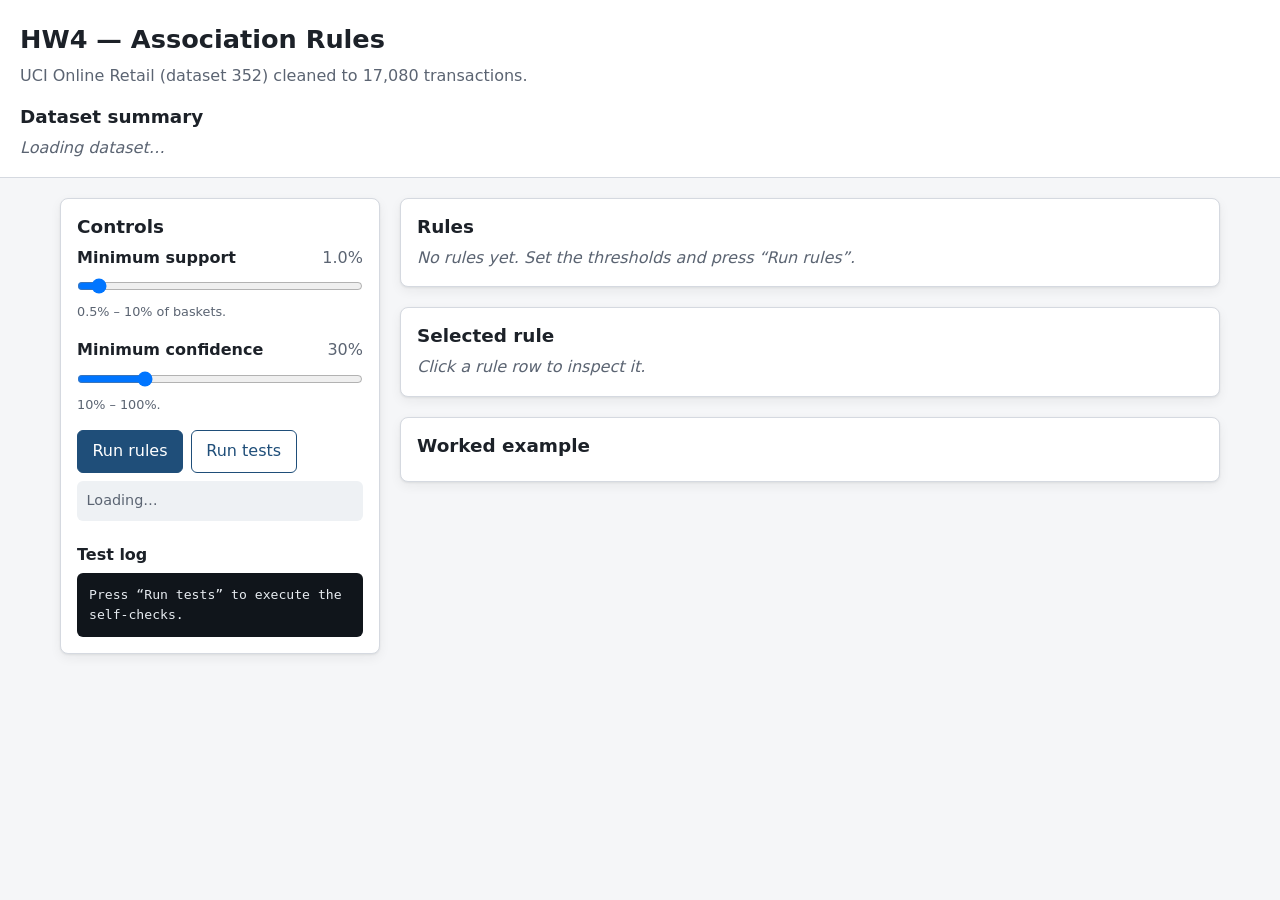
==== week4/index.html @ cb85d1e7 "HW4: replace week4 with UCI-based association rules starter" ====
<!DOCTYPE html>
<html lang="en">
<head>
  <meta charset="utf-8">
  <meta name="viewport" content="width=device-width, initial-scale=1">
  <title>HW4 — Association Rules</title>
  <link rel="stylesheet" href="style.css">
</head>
<body>
  <header class="site-header">
    <h1>HW4 — Association Rules</h1>
    <p class="subtitle">UCI Online Retail (dataset 352) cleaned to 17,080 transactions.</p>
    <section id="dataset-summary" aria-labelledby="dataset-summary-heading" class="summary">
      <h2 id="dataset-summary-heading">Dataset summary</h2>
      <div id="dataset-summary-body">
        <p class="empty-state">Loading dataset…</p>
      </div>
    </section>
  </header>

  <div class="layout">
    <aside class="sidebar" aria-labelledby="controls-heading">
      <h2 id="controls-heading">Controls</h2>

      <div class="control">
        <label for="min-support">
          Minimum support
          <output id="min-support-value" for="min-support">1.0%</output>
        </label>
        <input type="range" id="min-support" name="min-support"
               min="0.5" max="10" step="0.5" value="1"
               aria-describedby="min-support-hint">
        <p class="hint" id="min-support-hint">0.5% – 10% of baskets.</p>
      </div>

      <div class="control">
        <label for="min-confidence">
          Minimum confidence
          <output id="min-confidence-value" for="min-confidence">30%</output>
        </label>
        <input type="range" id="min-confidence" name="min-confidence"
               min="10" max="100" step="5" value="30"
               aria-describedby="min-confidence-hint">
        <p class="hint" id="min-confidence-hint">10% – 100%.</p>
      </div>

      <div class="button-row">
        <button type="button" id="run-rules">Run rules</button>
        <button type="button" id="run-tests" class="secondary">Run tests</button>
      </div>

      <p id="status" class="status" role="status" aria-live="polite">Loading…</p>

      <h3 id="test-log-heading">Test log</h3>
      <pre id="testLog" class="test-log" tabindex="0" aria-labelledby="test-log-heading">Press “Run tests” to execute the self-checks.</pre>
    </aside>

    <main>
      <section aria-labelledby="results-heading">
        <h2 id="results-heading">Rules</h2>
        <div id="results">
          <p class="empty-state">No rules yet. Set the thresholds and press “Run rules”.</p>
        </div>
      </section>

      <section aria-labelledby="detail-heading" class="panel">
        <h2 id="detail-heading">Selected rule</h2>
        <div id="rule-detail">
          <p class="empty-state">Click a rule row to inspect it.</p>
        </div>
      </section>

      <section aria-labelledby="example-heading" class="panel">
        <h2 id="example-heading">Worked example</h2>
        <div id="worked-example"></div>
      </section>
    </main>
  </div>

  <script type="module" src="data.js"></script>
  <script type="module" src="script.js"></script>
</body>
</html>
---- week4/style.css ----
/* week4/style.css — HW4 association-rules starter.
   Clean neutral palette, readable type, tabular numbers, single column < 700px. */

:root {
  --bg: #f5f6f8;
  --surface: #ffffff;
  --border: #d5d9e0;
  --text: #1c2128;
  --muted: #5b6472;
  --accent: #1f4e79;
  --accent-contrast: #ffffff;
  --warning: #7a4b00;
  --warning-bg: #fff5e0;
  --focus: #b4530a;
  --shadow: 0 1px 2px rgba(28, 33, 40, 0.08), 0 4px 12px rgba(28, 33, 40, 0.06);
  --radius: 8px;
}

*,
*::before,
*::after {
  box-sizing: border-box;
}

html {
  font-size: 16px;
}

body {
  margin: 0;
  background: var(--bg);
  color: var(--text);
  font-family: system-ui, -apple-system, "Segoe UI", Roboto, Helvetica, Arial, sans-serif;
  font-size: 1rem;
  line-height: 1.55;
}

h1, h2, h3 {
  line-height: 1.25;
  margin: 0 0 0.5rem;
}

h1 { font-size: 1.6rem; }
h2 { font-size: 1.15rem; margin-top: 0; }
h3 { font-size: 1rem; margin-top: 1.5rem; }

p { margin: 0 0 0.75rem; }

code {
  font-family: ui-monospace, SFMono-Regular, Menlo, Consolas, monospace;
  font-size: 0.9em;
  background: #eef1f4;
  padding: 0.05em 0.3em;
  border-radius: 4px;
}

/* --- layout ------------------------------------------------------------- */

.site-header {
  background: var(--surface);
  border-bottom: 1px solid var(--border);
  padding: 1.5rem 1.25rem 1rem;
}

.subtitle {
  color: var(--muted);
  margin-bottom: 1rem;
}

.layout {
  display: grid;
  grid-template-columns: minmax(260px, 320px) minmax(0, 1fr);
  gap: 1.25rem;
  max-width: 1200px;
  margin: 0 auto;
  padding: 1.25rem;
  align-items: start;
}

.sidebar {
  position: sticky;
  top: 1.25rem;
  background: var(--surface);
  border: 1px solid var(--border);
  border-radius: var(--radius);
  box-shadow: var(--shadow);
  padding: 1rem;
}

main {
  display: flex;
  flex-direction: column;
  gap: 1.25rem;
  min-width: 0;
}

.panel,
section[aria-labelledby="results-heading"] {
  background: var(--surface);
  border: 1px solid var(--border);
  border-radius: var(--radius);
  box-shadow: var(--shadow);
  padding: 1rem;
}

.summary {
  margin-top: 0.5rem;
}

.summary-line {
  font-variant-numeric: tabular-nums;
}

.provenance {
  color: var(--muted);
  font-size: 0.85rem;
  margin-top: 0.75rem;
}

/* --- controls ----------------------------------------------------------- */

.control {
  margin-bottom: 1rem;
}

.control label {
  display: flex;
  justify-content: space-between;
  gap: 0.5rem;
  font-weight: 600;
  margin-bottom: 0.25rem;
}

.control output {
  font-variant-numeric: tabular-nums;
  font-weight: 400;
  color: var(--muted);
}

.control input[type="range"] {
  width: 100%;
  margin: 0.25rem 0;
}

.hint {
  color: var(--muted);
  font-size: 0.8rem;
  margin: 0;
}

.button-row {
  display: flex;
  flex-wrap: wrap;
  gap: 0.5rem;
  margin: 0.5rem 0;
}

button {
  font: inherit;
  padding: 0.5rem 0.9rem;
  border: 1px solid var(--accent);
  border-radius: 6px;
  background: var(--accent);
  color: var(--accent-contrast);
  cursor: pointer;
}

button.secondary {
  background: var(--surface);
  color: var(--accent);
}

button:hover {
  filter: brightness(0.94);
}

:focus-visible {
  outline: 3px solid var(--focus);
  outline-offset: 2px;
}

input[type="range"]:focus-visible {
  outline: 3px solid var(--focus);
  outline-offset: 4px;
}

.status {
  background: #eef1f4;
  border-radius: 6px;
  padding: 0.5rem 0.6rem;
  font-size: 0.9rem;
  color: var(--muted);
  min-height: 2.5rem;
}

.test-log {
  background: #10151b;
  color: #e6ebf0;
  border-radius: 6px;
  padding: 0.75rem;
  font-family: ui-monospace, SFMono-Regular, Menlo, Consolas, monospace;
  font-size: 0.82rem;
  line-height: 1.5;
  white-space: pre-wrap;
  max-height: 22rem;
  overflow: auto;
  margin: 0;
}

/* --- tables ------------------------------------------------------------- */

.data-table {
  width: 100%;
  border-collapse: collapse;
  font-size: 0.9rem;
  font-variant-numeric: tabular-nums;
  margin-top: 0.5rem;
}

.data-table th,
.data-table td {
  border: 1px solid var(--border);
  padding: 0.4rem 0.5rem;
  text-align: left;
  vertical-align: top;
}

.data-table th {
  background: #eef1f4;
  font-weight: 600;
}

.data-table td.num,
.data-table th.num {
  text-align: right;
  font-variant-numeric: tabular-nums;
}

.rules-table tbody tr {
  cursor: pointer;
}

.rules-table tbody tr:hover,
.rules-table tbody tr:focus-visible {
  background: #eef4fa;
}

.results-count {
  color: var(--muted);
  font-size: 0.9rem;
  margin: 0;
}

.empty-state {
  color: var(--muted);
  font-style: italic;
  margin: 0;
}

/* --- rule detail -------------------------------------------------------- */

.rule-metrics {
  display: grid;
  grid-template-columns: max-content minmax(0, 1fr);
  gap: 0.25rem 1rem;
  margin: 0 0 0.75rem;
}

.rule-metrics dt {
  font-weight: 600;
}

.rule-metrics dd {
  margin: 0;
  font-variant-numeric: tabular-nums;
}

.comparison {
  background: #eef4fa;
  border-radius: 6px;
  padding: 0.5rem 0.6rem;
  font-size: 0.9rem;
}

.warning {
  background: var(--warning-bg);
  color: var(--warning);
  border-radius: 6px;
  padding: 0.5rem 0.6rem;
  font-size: 0.9rem;
}

.worked-example-intro {
  color: var(--muted);
  font-size: 0.9rem;
}

/* --- responsive --------------------------------------------------------- */

@media (max-width: 700px) {
  .layout {
    grid-template-columns: 1fr;
    padding: 0.75rem;
  }

  .sidebar {
    position: static;
  }
}
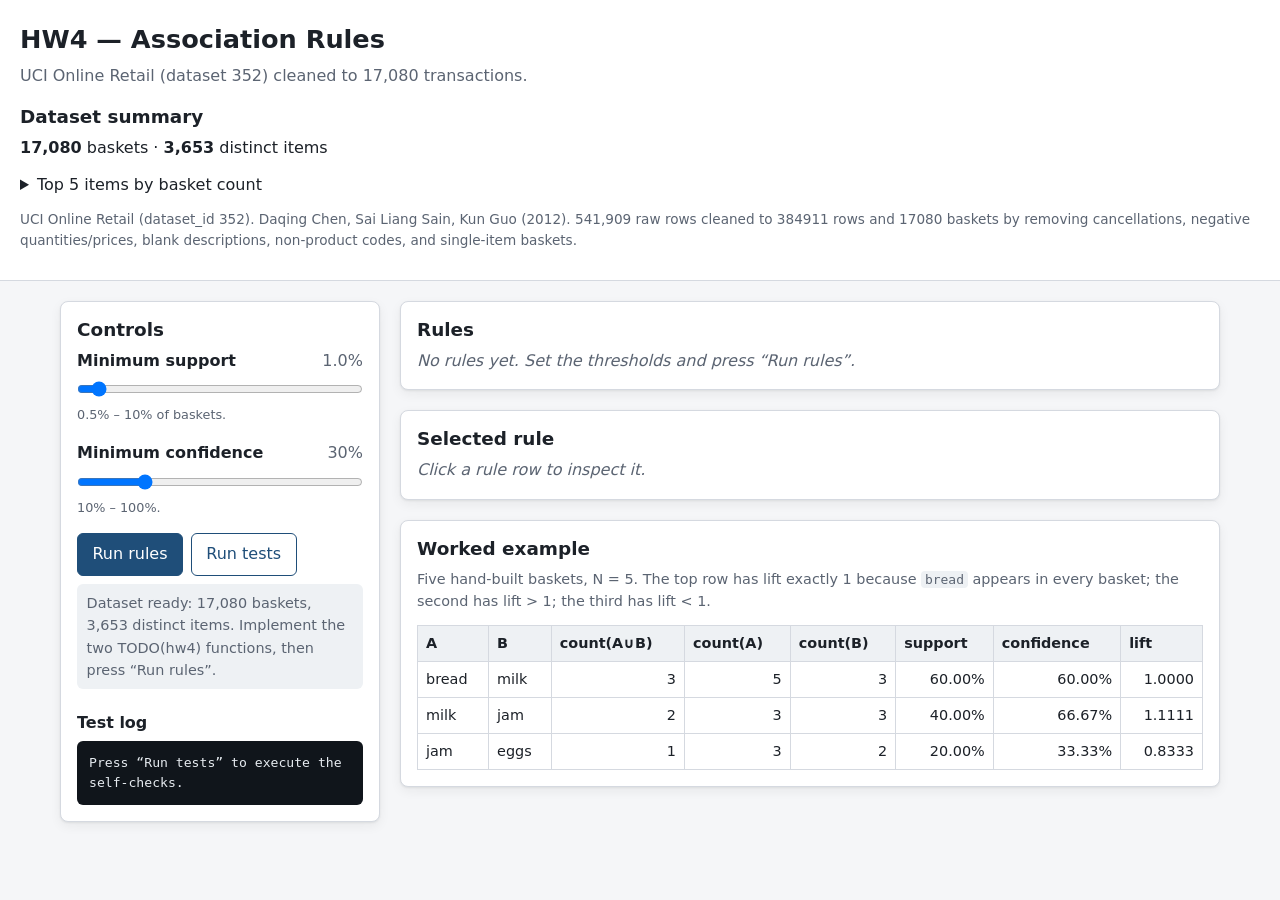
==== commit 9accced7: "HW4: drop ES module + fetch so index.html works from file:// - week4/transactions.js (new, plain scr" ====
--- a/week4/index.html
+++ b/week4/index.html
@@ -7,6 +7,9 @@
   <link rel="stylesheet" href="style.css">
 </head>
 <body>
+  <noscript>
+    <p class="load-error">JavaScript required — please enable scripts for this directory and reload.</p>
+  </noscript>
   <header class="site-header">
     <h1>HW4 — Association Rules</h1>
     <p class="subtitle">UCI Online Retail (dataset 352) cleaned to 17,080 transactions.</p>
@@ -77,7 +80,7 @@
     </main>
   </div>
 
-  <script type="module" src="data.js"></script>
-  <script type="module" src="script.js"></script>
+  <script src="transactions.js"></script>
+  <script src="script.js"></script>
 </body>
 </html>
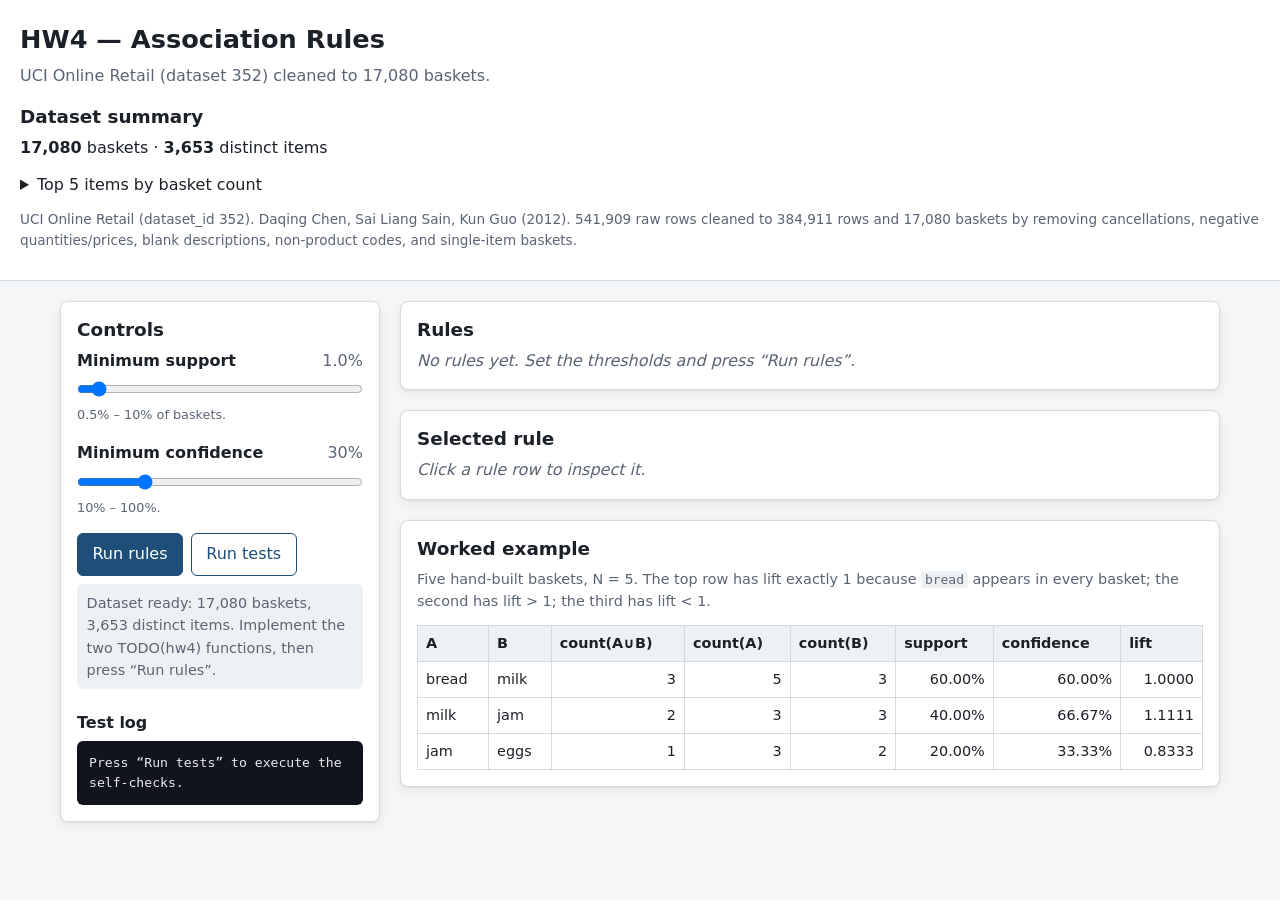
==== commit 4ce8bc22: "HW4: fix Run-rules error message, provenance formatting, subtitle term" ====
--- a/week4/index.html
+++ b/week4/index.html
@@ -12,7 +12,7 @@
   </noscript>
   <header class="site-header">
     <h1>HW4 — Association Rules</h1>
-    <p class="subtitle">UCI Online Retail (dataset 352) cleaned to 17,080 transactions.</p>
+    <p class="subtitle">UCI Online Retail (dataset 352) cleaned to 17,080 baskets.</p>
     <section id="dataset-summary" aria-labelledby="dataset-summary-heading" class="summary">
       <h2 id="dataset-summary-heading">Dataset summary</h2>
       <div id="dataset-summary-body">
